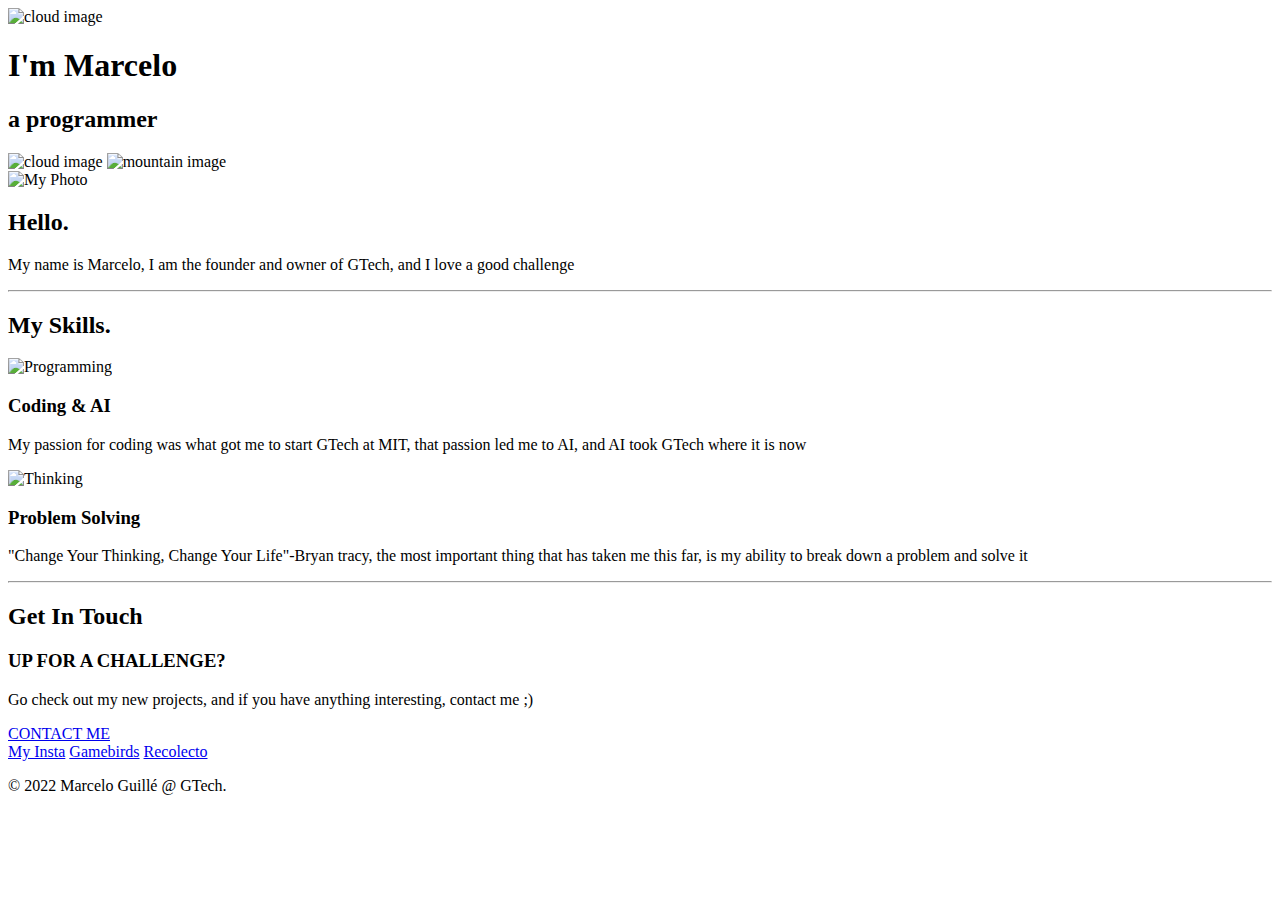
==== index.html @ e6fcdd72 "Main files" ====
<!DOCTYPE html>
<html lang="en" dir="ltr">

<head>
  <meta charset="utf-8">
  <title>♟️Marcelo Guillé♟️</title>
  <link rel="stylesheet" href="css/styles.css">
  <link rel="icon" href="favicon.ico">
  <link rel="preconnect" href="https://fonts.googleapis.com">
  <link rel="preconnect" href="https://fonts.gstatic.com" crossorigin>
  <link href="https://fonts.googleapis.com/css2?family=Merriweather&family=Montserrat&family=Sacramento&display=swap" rel="stylesheet">

</head>

<body>
  <div class="topContainer">
    <img class="topcloud" src="images/cloud.png" alt="cloud image">
    <h1>I'm Marcelo</h1>
    <h2>a <span class="pro">pro</span>grammer</h2>
    <img class="bottomcloud" src="images/cloud.png" alt="cloud image">
    <img src="images/mountain.png" alt="mountain image">
  </div>

  <div class="middle-container">
    <div class="profile">
      <img class="profile-photo"  src="images/my_pfp.png" alt="My Photo">
      <h2>Hello.</h2>
      <p class="intro">My name is Marcelo, I am the founder and owner of GTech, and I love a good challenge</p>
    </div>
    <hr>
    <div class="skills">
      <h2>My Skills.</h2>
      <div class="skill-row">
        <img class="coding-img" src="https://media4.giphy.com/media/bTrTnPMPq8UORCrBWG/giphy.gif" alt="Programming">
        <!--<img class="" src="https://cdn.dribbble.com/users/330915/screenshots/3587000/10_coding_dribbble.gif" alt="Programming">-->

        <h3>Coding & AI</h3>
        <p>My passion for coding was what got me to start GTech at MIT, that passion led me to AI, and AI took GTech where it is now</p>
      </div>
      <div class="skill-row">
        <img class="thinking-img" src="https://media.giphy.com/media/TFZfZ1TaRFF6WvD4xg/giphy.gif" alt="Thinking">
        <!--<img class="" src="https://media.giphy.com/media/TFZfZ1TaRFF6WvD4xg/giphy.gif" alt="Thinking"> -->
        <h3>Problem Solving</h3>
        <p>"Change Your Thinking, Change Your Life"-Bryan tracy, the most important thing that has taken me this far, is my ability to break down a problem and solve it</p>
      </div>
    </div>
    <hr>
    <div class="contact-me">
      <h2>Get In Touch</h2>
      <h3>UP FOR A CHALLENGE?</h3>
      <p class="outro">Go check out my new projects, and if you have anything interesting, contact me ;)</p>
      <a class="btn" href="mailto:marcelo.guille206@gmail.com">CONTACT ME</a>
    </div>


  </div>

  <div class="bottom-container">
    <a class="footer-link" href="https://www.instagram.com/marcelo_guille/">My Insta</a>
    <a class="footer-link" href="https://www.instagram.com/d.codornizgb/">Gamebirds</a>
    <a class="footer-link" href="https://recolecto.com">Recolecto</a>
    <p class= "credit">© 2022 Marcelo Guillé @ GTech.</p>
  </div>




</body>

<footer>

</footer>

</html>
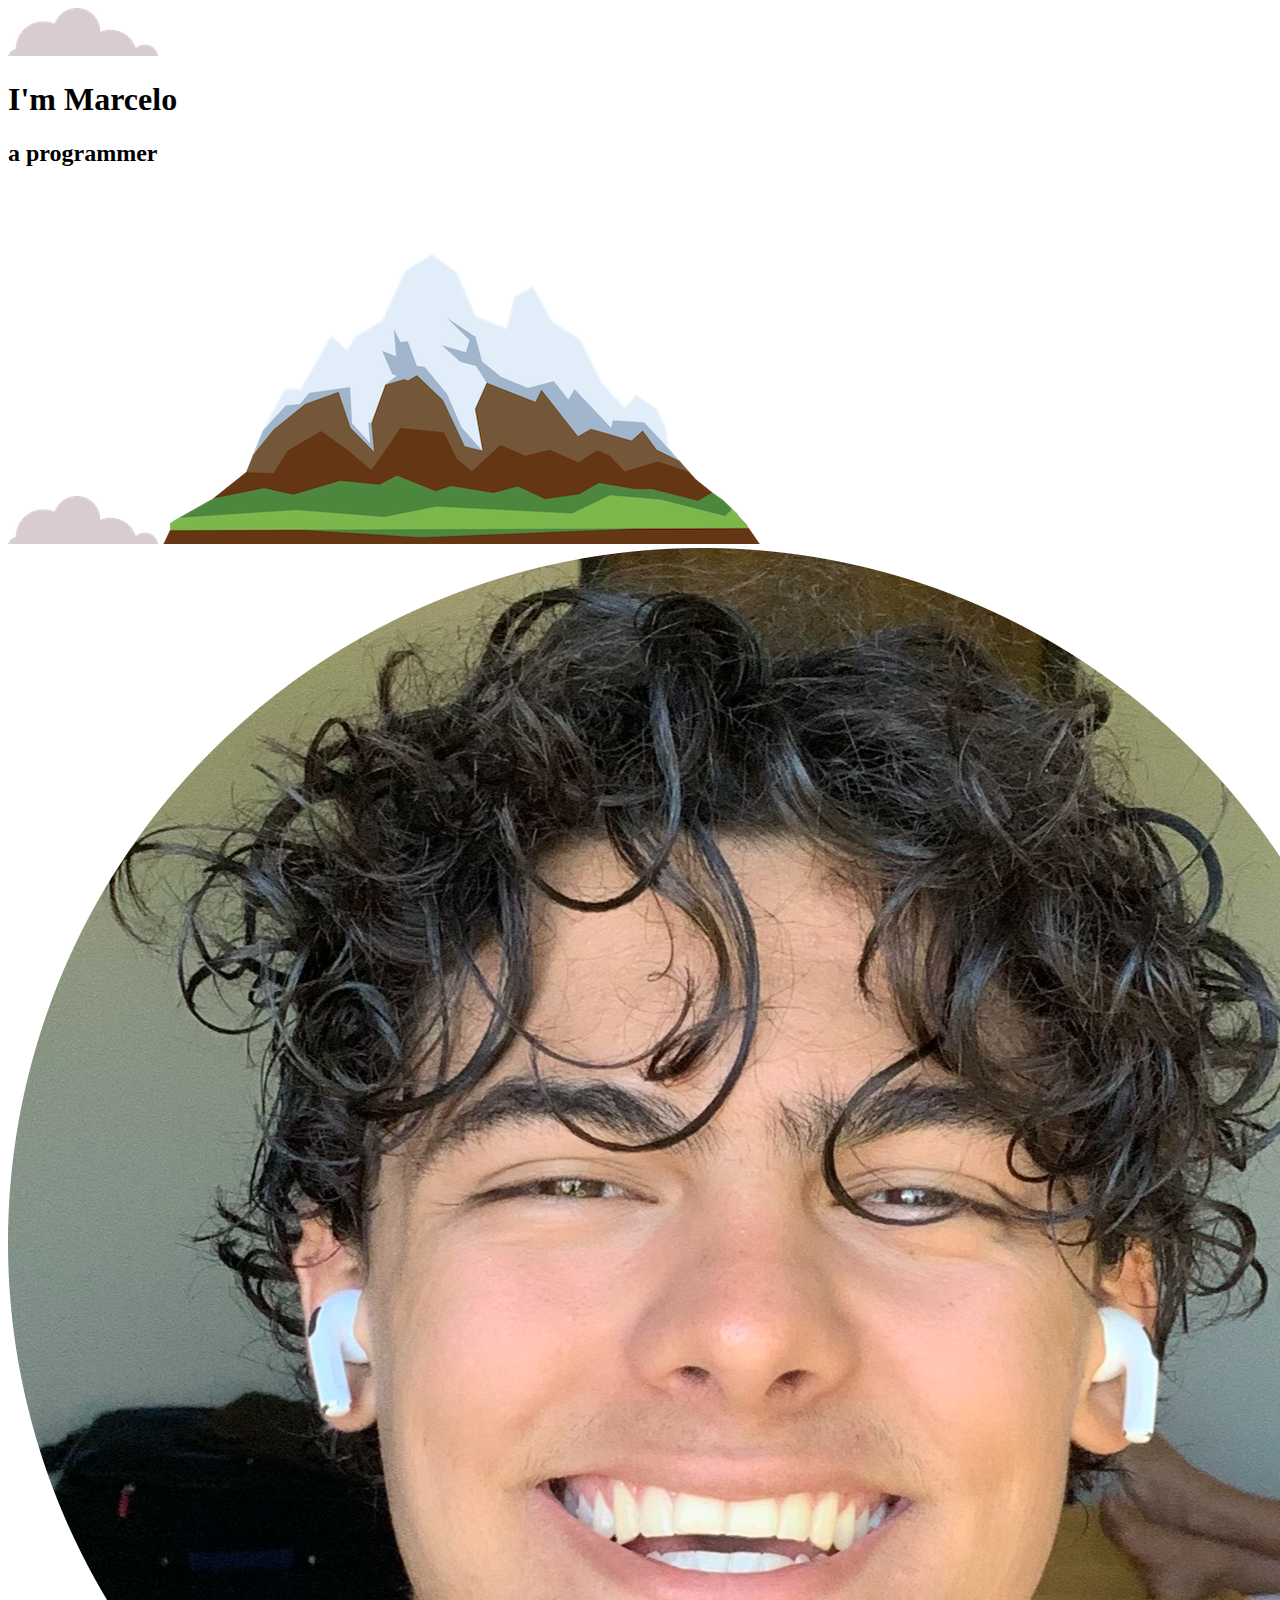
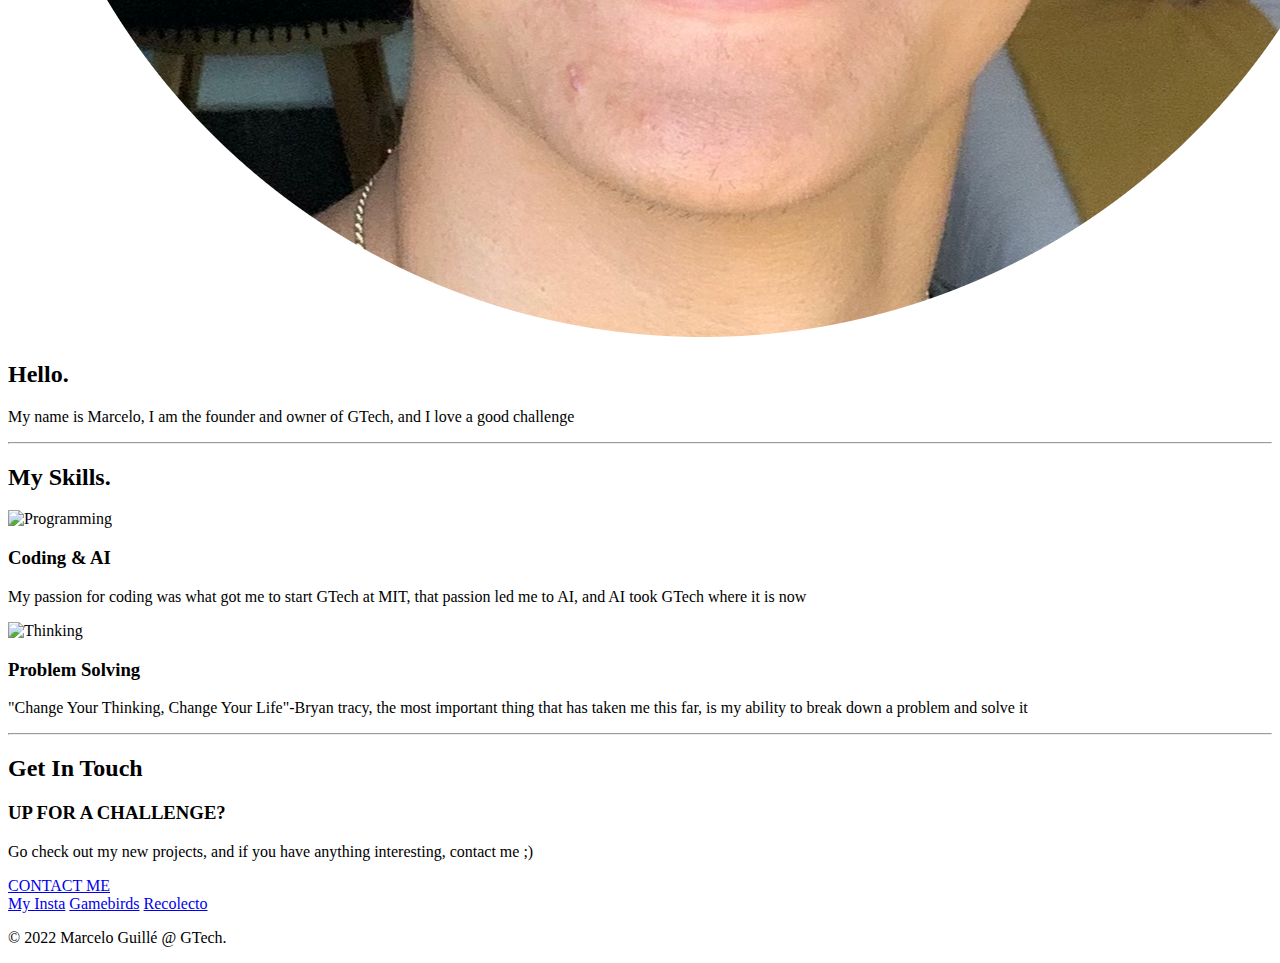
==== commit 8746f5ab: "Fixed Image source error" ====
--- a/index.html
+++ b/index.html
@@ -14,16 +14,16 @@
 
 <body>
   <div class="topContainer">
-    <img class="topcloud" src="images/cloud.png" alt="cloud image">
+    <img class="topcloud" src="Images/cloud.png" alt="cloud image">
     <h1>I'm Marcelo</h1>
     <h2>a <span class="pro">pro</span>grammer</h2>
-    <img class="bottomcloud" src="images/cloud.png" alt="cloud image">
-    <img src="images/mountain.png" alt="mountain image">
+    <img class="bottomcloud" src="Images/cloud.png" alt="cloud image">
+    <img src="Images/mountain.png" alt="mountain image">
   </div>
 
   <div class="middle-container">
     <div class="profile">
-      <img class="profile-photo"  src="images/my_pfp.png" alt="My Photo">
+      <img class="profile-photo"  src="Images/my_pfp.png" alt="My Photo">
       <h2>Hello.</h2>
       <p class="intro">My name is Marcelo, I am the founder and owner of GTech, and I love a good challenge</p>
     </div>
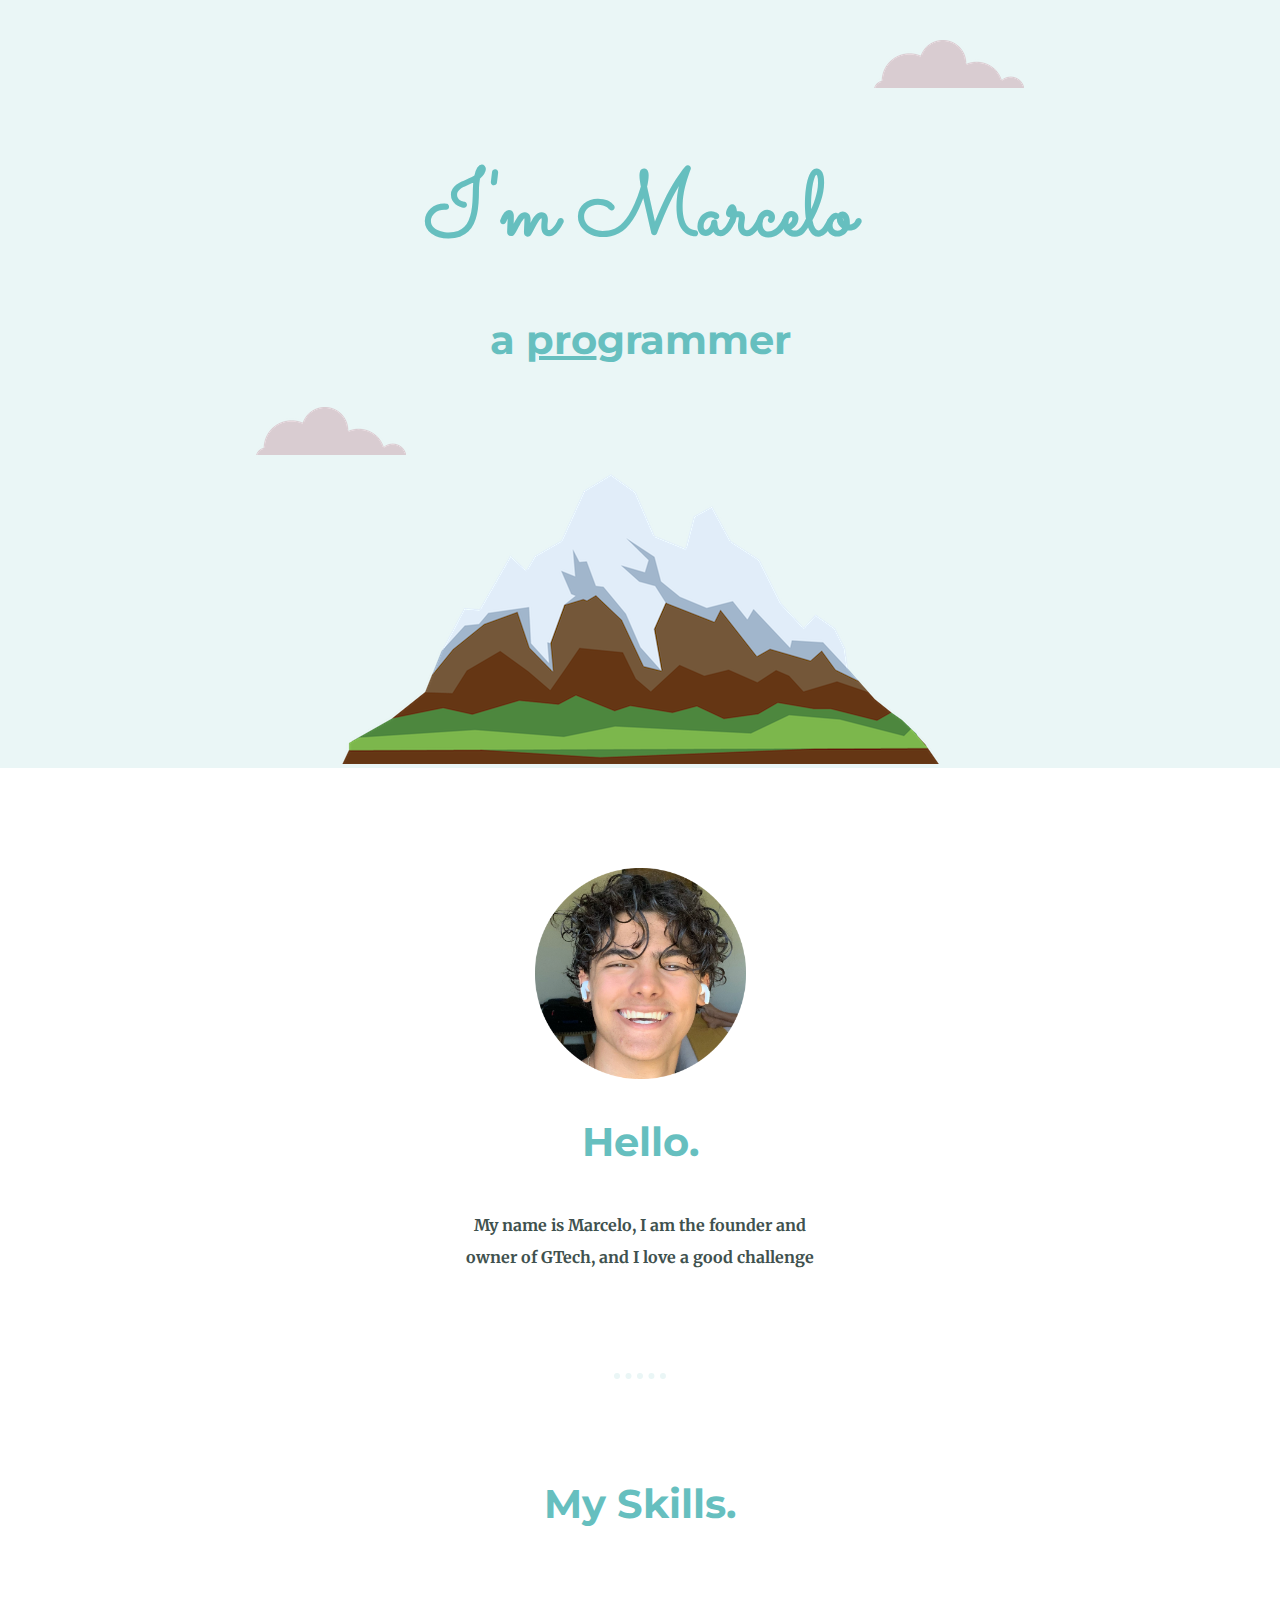
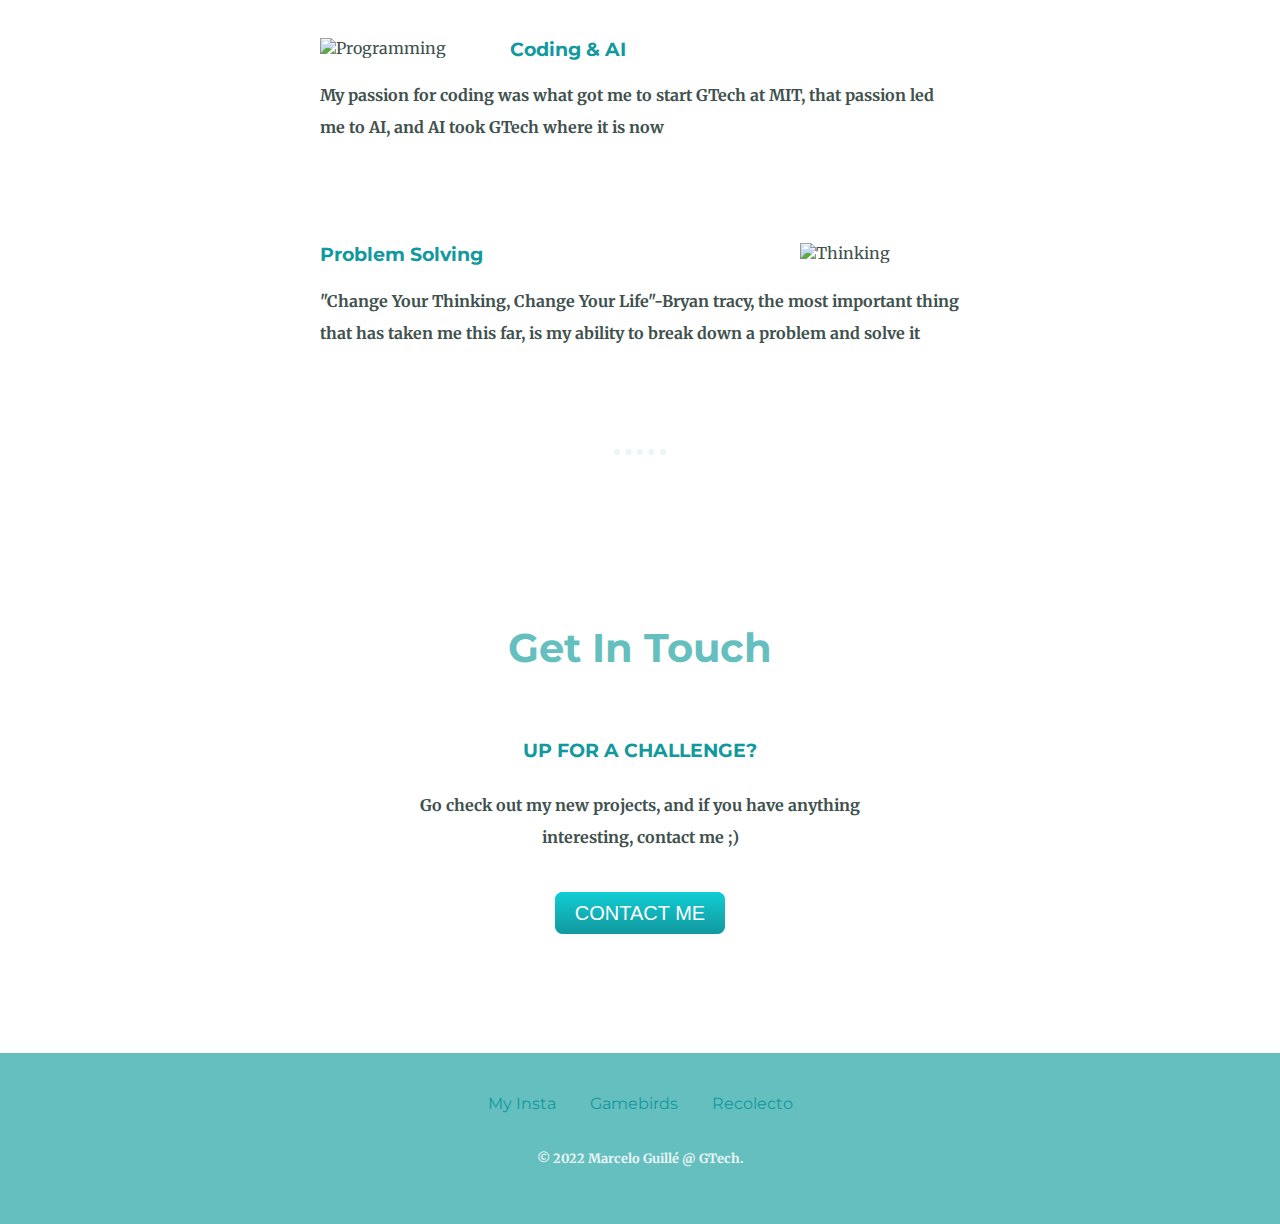
==== commit 4c1a12d4: "Link "stylesheet" correctly" ====
--- a/index.html
+++ b/index.html
@@ -4,7 +4,7 @@
 <head>
   <meta charset="utf-8">
   <title>♟️Marcelo Guillé♟️</title>
-  <link rel="stylesheet" href="css/styles.css">
+  <link rel="stylesheet" href="CSS/styles.css">
   <link rel="icon" href="favicon.ico">
   <link rel="preconnect" href="https://fonts.googleapis.com">
   <link rel="preconnect" href="https://fonts.gstatic.com" crossorigin>
--- a/CSS/styles.css
+++ b/CSS/styles.css
@@ -0,0 +1,162 @@
+body {
+  color: #40514E;
+  margin: 0;
+  text-align: center;
+  font-family: 'Merriweather', serif;
+}
+
+h1 {
+  color: #66BFBF;
+  margin: 50px auto 0 auto;
+  font-size: 5.625rem;
+  font-family: 'Sacramento', cursive;
+}
+
+h2 {
+  color: #66BFBF;
+  padding-bottom: 10px;
+  font-family: 'Montserrat', sans-serif;
+  font-size: 2.5rem;
+}
+
+h3 {
+  color: #11999E;
+  margin-top: 0;
+  font-family: 'Montserrat', sans-serif;
+  font-weight: bold;
+}
+
+hr {
+  color: #EAF6F6;
+  border-style: dotted none none none;
+  border-width: 6px;
+  width: 4%;
+  margin: 100px auto;
+}
+
+p {
+  line-height: 2;
+  font-weight: bold;
+
+}
+
+a {
+  color: #11999E;
+  font-family: 'Montserrat', sans-serif;
+}
+
+a:hover {
+  color: white;
+}
+
+.topContainer {
+  background-color: #EAF6F6;
+  margin: 0;
+  padding-top: 100px;
+}
+
+.middle-container {
+  margin: 100px 0;
+}
+
+.bottom-container {
+  background-color: #66BFBF;
+  padding: 40px 0 20px;
+}
+
+.contact-me {
+  line-height: 2;
+  padding: 20px 0;
+}
+
+.skill-row {
+  width: 50%;
+  margin: 100px auto 100px auto;
+  text-align: left;
+}
+
+.topcloud {
+  position: absolute;
+  top: 40px;
+  right: 20%;
+}
+
+.bottomcloud {
+  position: absolute;
+  left: 20%;
+}
+
+.profile-photo {
+  width: 211px;
+}
+
+.coding-img {
+  float: left;
+  margin: 0 30px 0 0;
+  width: 25%;
+}
+
+.thinking-img {
+  float: right;
+  margin: 0 0 0 30px;
+  width: 25%;
+}
+
+.circle {
+  border-radius: 100%;
+}
+
+.pro {
+  text-decoration: underline;
+}
+
+.intro {
+  width: 30%;
+  margin: auto;
+}
+
+.outro {
+  width: 40%;
+  margin: 20px auto 40px;
+}
+
+.credit {
+  color: #EAF6F6;
+  font-size: 0.8rem;
+  padding: 20px 0;
+}
+
+.footer-link {
+  text-decoration: none;
+  padding-left: 15px;
+  padding-right: 15px;
+}
+
+
+
+.btn {
+  background: #11cdd4;
+  background-image: -webkit-linear-gradient(top, #11cdd4, #11999e);
+  background-image: -moz-linear-gradient(top, #11cdd4, #11999e);
+  background-image: -ms-linear-gradient(top, #11cdd4, #11999e);
+  background-image: -o-linear-gradient(top, #11cdd4, #11999e);
+  background-image: linear-gradient(to bottom, #11cdd4, #11999e);
+  -webkit-border-radius: 8;
+  -moz-border-radius: 8;
+  border-radius: 8px;
+  font-family: Arial;
+  color: #ffffff;
+  font-size: 20px;
+  padding: 10px 20px 10px 20px;
+  text-decoration: none;
+}
+
+.btn:hover {
+  background: #30e3cb;
+  background-image: -webkit-linear-gradient(top, #30e3cb, #2bc4ad);
+  background-image: -moz-linear-gradient(top, #30e3cb, #2bc4ad);
+  background-image: -ms-linear-gradient(top, #30e3cb, #2bc4ad);
+  background-image: -o-linear-gradient(top, #30e3cb, #2bc4ad);
+  background-image: linear-gradient(to bottom, #30e3cb, #2bc4ad);
+  text-decoration: none;
+}
